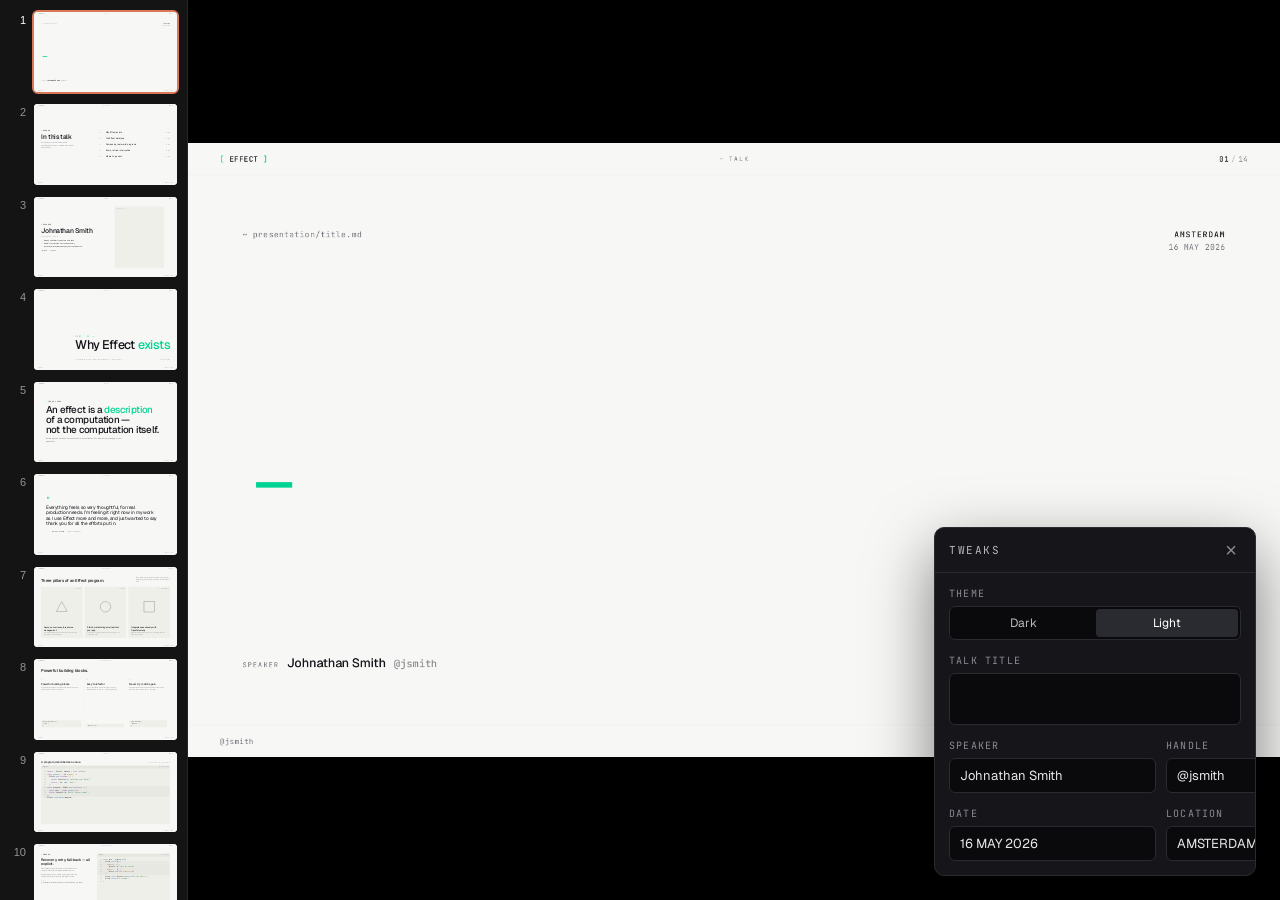
==== Effect Template - Console.html @ 96b39f32 "Light-mode default, brand accent, larger eyebrows; auto-open tweaks panel standalone Co-Authored-By:" ====
<!doctype html>
<html lang="en">
<head>
<meta charset="utf-8" />
<title>Effect Template — Console</title>
<link rel="preconnect" href="https://fonts.googleapis.com">
<link rel="preconnect" href="https://fonts.gstatic.com" crossorigin>
<link href="https://fonts.googleapis.com/css2?family=Geist:wght@300;400;500;600;700&family=JetBrains+Mono:wght@400;500;600&display=swap" rel="stylesheet">
<link rel="stylesheet" href="tweaks.css">
<style>
  /* ---------- TOKENS ---------- */
  html[data-theme="dark"] {
    --bg: #0a0a0b;
    --fg: #ededf0;
    --muted: #7a7a82;
    --muted-2: #4a4a52;
    --hairline: #1f1f24;
    --hairline-2: #2a2a31;
    --panel: #131318;
    --panel-2: #181820;
    --accent: #00D492;
    --accent-dim: rgba(0, 212, 146, 0.18);
    --k: #c79df0;  /* keyword */
    --s: #9bd180;  /* string */
    --c: #5a5a62;  /* comment */
    --t: #e5b85b;  /* type */
    --f: #74b2ef;  /* function */
    --n: #e08c5b;  /* number */
    --hi: rgba(255,255,255,0.04);
  }
  html[data-theme="light"] {
    --bg: #f7f7f5;
    --fg: #14141a;
    --muted: #7a7a82;
    --muted-2: #b6b6bd;
    --hairline: #e3e3df;
    --hairline-2: #d2d2cd;
    --panel: #efefea;
    --panel-2: #e6e6e1;
    --accent: #00D492;
    --accent-dim: rgba(0, 212, 146, 0.12);
    --k: #7a3aa8;
    --s: #2e7d3b;
    --c: #9c9c9f;
    --t: #a86b1a;
    --f: #2b6cb0;
    --n: #b85928;
    --hi: rgba(0,0,0,0.03);
  }
  html, body { margin: 0; padding: 0; background: var(--bg); color: var(--fg); font-family: 'Geist', system-ui, sans-serif; }
  deck-stage:not(:defined) { visibility: hidden; }

  /* ---------- SLIDE BASE ---------- */
  section {
    background: var(--bg);
    color: var(--fg);
    font-family: 'Geist', system-ui, sans-serif;
    font-weight: 400;
    letter-spacing: -0.005em;
    overflow: hidden;
    position: relative;
    box-sizing: border-box;
  }
  .mono { font-family: 'JetBrains Mono', ui-monospace, monospace; }

  /* ---------- CHROME (top + bottom bars) ---------- */
  .chrome-top, .chrome-bot {
    position: absolute;
    left: 0; right: 0;
    height: 56px;
    display: grid;
    grid-template-columns: 1fr auto 1fr;
    align-items: center;
    padding: 0 56px;
    font-family: 'JetBrains Mono', ui-monospace, monospace;
    font-size: 13px;
    color: var(--muted);
    letter-spacing: 0.04em;
  }
  .chrome-top { top: 0; border-bottom: 1px solid var(--hairline); }
  .chrome-bot { bottom: 0; border-top: 1px solid var(--hairline); }
  .chrome-top .ct-l, .chrome-bot .ct-l { justify-self: start; }
  .chrome-top .ct-c, .chrome-bot .ct-c { justify-self: center; }
  .chrome-top .ct-r, .chrome-bot .ct-r { justify-self: end; }

  /* the [EFFECT] mark */
  .brand {
    display: inline-flex;
    align-items: center;
    gap: 8px;
    color: var(--fg);
    font-weight: 500;
  }
  .brand::before { content: "["; color: var(--accent); }
  .brand::after  { content: "]"; color: var(--accent); }

  .pageno b { color: var(--fg); font-weight: 500; }
  .pageno .sep { color: var(--muted-2); padding: 0 4px; }

  .slide-label {
    text-transform: uppercase;
    letter-spacing: 0.16em;
    font-size: 11px;
    white-space: nowrap;
  }
  .chrome-bot .ct-c {
    white-space: nowrap;
    overflow: hidden;
    text-overflow: ellipsis;
    max-width: 720px;
  }
  .chrome-top .ct-c { white-space: nowrap; }
  .slide-label::before {
    content: "~ ";
    color: var(--muted-2);
  }

  /* ---------- INNER CONTENT AREA ---------- */
  .canvas {
    position: absolute;
    top: 56px; bottom: 56px; left: 0; right: 0;
    padding: 72px 96px;
    display: flex;
    flex-direction: column;
  }

  /* eyebrow label */
  .eyebrow {
    font-family: 'JetBrains Mono', ui-monospace, monospace;
    font-size: 20px;
    font-weight: 500;
    letter-spacing: 0.18em;
    text-transform: uppercase;
    color: var(--fg);
    margin-bottom: 32px;
    display: inline-flex;
    align-items: center;
    gap: 14px;
  }
  .eyebrow .dot {
    width: 9px; height: 9px; border-radius: 50%;
    background: var(--accent);
    display: inline-block;
  }

  h1.title {
    font-size: 96px;
    font-weight: 500;
    line-height: 1.02;
    letter-spacing: -0.025em;
    margin: 0;
    text-wrap: pretty;
  }
  h2.title {
    font-size: 72px;
    font-weight: 500;
    line-height: 1.05;
    letter-spacing: -0.022em;
    margin: 0;
    text-wrap: pretty;
  }
  h3.title {
    font-size: 56px;
    font-weight: 500;
    line-height: 1.08;
    letter-spacing: -0.02em;
    margin: 0;
    text-wrap: pretty;
  }

  /* ---------- TITLE SLIDE ---------- */
  .s-title .canvas {
    padding: 96px;
    justify-content: space-between;
  }
  .s-title .t-meta {
    display: flex;
    justify-content: space-between;
    align-items: flex-start;
    font-family: 'JetBrains Mono', ui-monospace, monospace;
    font-size: 14px;
    color: var(--muted);
    letter-spacing: 0.08em;
  }
  .s-title .t-meta .where { text-align: right; }
  .s-title .t-meta .where b { color: var(--fg); font-weight: 500; display: block; text-transform: uppercase; letter-spacing: 0.14em; margin-bottom: 4px; }
  .s-title h1 { font-size: 132px; line-height: 0.98; letter-spacing: -0.03em; max-width: 1500px; }
  .s-title .t-foot {
    display: flex;
    justify-content: space-between;
    align-items: flex-end;
    gap: 48px;
  }
  .s-title .t-by {
    font-family: 'Geist', system-ui, sans-serif;
    font-size: 22px;
    color: var(--fg);
    display: flex;
    align-items: baseline;
    gap: 14px;
  }
  .s-title .t-by .lbl {
    font-family: 'JetBrains Mono', ui-monospace, monospace;
    font-size: 12px;
    letter-spacing: 0.18em;
    text-transform: uppercase;
    color: var(--muted);
  }
  .s-title .t-by .name { font-weight: 500; white-space: nowrap; }
  .s-title .t-by .handle { color: var(--muted); font-family: 'JetBrains Mono', monospace; font-size: 18px; }

  /* prompt cursor accent on title slide */
  .s-title h1::after {
    content: "_";
    color: var(--accent);
    font-family: 'JetBrains Mono', monospace;
    font-weight: 400;
    margin-left: 16px;
    animation: blink 1.4s steps(2) infinite;
  }
  @keyframes blink { 50% { opacity: 0; } }

  /* ---------- AGENDA ---------- */
  .s-agenda .canvas { display: grid; grid-template-columns: 1fr 1.4fr; gap: 96px; align-content: center; }
  .s-agenda .l h2 { font-size: 88px; font-weight: 500; letter-spacing: -0.025em; margin: 0; line-height: 1.0; }
  .s-agenda .l p  { color: var(--muted); margin-top: 24px; font-size: 20px; max-width: 460px; line-height: 1.5; }
  .s-agenda ol { list-style: none; margin: 0; padding: 0; counter-reset: a; display: flex; flex-direction: column; }
  .s-agenda ol li {
    counter-increment: a;
    display: grid;
    grid-template-columns: 64px 1fr auto;
    align-items: center;
    gap: 24px;
    padding: 22px 0;
    border-bottom: 1px solid var(--hairline);
    font-size: 28px;
    font-weight: 400;
  }
  .s-agenda ol li:first-child { border-top: 1px solid var(--hairline); }
  .s-agenda ol li::before {
    content: counter(a, decimal-leading-zero);
    font-family: 'JetBrains Mono', monospace;
    font-size: 14px;
    letter-spacing: 0.12em;
    color: var(--muted);
  }
  .s-agenda ol li .dur {
    font-family: 'JetBrains Mono', monospace;
    font-size: 14px;
    color: var(--muted);
    letter-spacing: 0.08em;
  }

  /* ---------- SPEAKER ---------- */
  .s-speaker .canvas { display: grid; grid-template-columns: 1.1fr 0.9fr; gap: 88px; align-items: center; padding: 72px 96px; }
  .s-speaker .who h2 { font-size: 92px; font-weight: 500; line-height: 0.98; letter-spacing: -0.03em; margin: 0; }
  .s-speaker .who .role { margin-top: 16px; font-family: 'JetBrains Mono', monospace; font-size: 14px; letter-spacing: 0.1em; text-transform: uppercase; color: var(--muted); }
  .s-speaker .who ul { list-style: none; margin: 32px 0 0; padding: 0; display: flex; flex-direction: column; gap: 10px; max-width: 720px; }
  .s-speaker .who ul li { font-size: 20px; line-height: 1.5; display: grid; grid-template-columns: 24px 1fr; align-items: baseline; gap: 8px; color: var(--fg); }
  .s-speaker .who ul li::before { content: "—"; color: var(--accent); }
  .s-speaker .who .links { margin-top: 28px; display: flex; gap: 32px; font-family: 'JetBrains Mono', monospace; font-size: 15px; color: var(--muted); }
  .s-speaker .who .links span b { color: var(--fg); font-weight: 500; margin-left: 8px; }
  .s-speaker .portrait {
    aspect-ratio: 4/5;
    max-height: 820px;
    align-self: center;
    background: var(--panel);
    border: 1px solid var(--hairline-2);
    border-radius: 4px;
    position: relative;
    overflow: hidden;
  }
  .s-speaker .portrait image-slot { width: 100%; height: 100%; display: block; }
  .s-speaker .portrait .corner {
    position: absolute;
    top: 14px; left: 14px;
    font-family: 'JetBrains Mono', monospace;
    font-size: 11px;
    letter-spacing: 0.14em;
    text-transform: uppercase;
    color: var(--muted);
    background: var(--panel);
    padding: 4px 8px;
    border: 1px solid var(--hairline-2);
    border-radius: 3px;
    z-index: 2;
  }

  /* ---------- SECTION DIVIDER ---------- */
  .s-section .canvas { padding: 96px 96px 72px; align-content: end; justify-content: end; display: grid; }
  .s-section .num {
    font-family: 'JetBrains Mono', monospace;
    font-size: 28px;
    letter-spacing: 0.18em;
    color: var(--accent);
  }
  .s-section h2 {
    font-size: 168px;
    font-weight: 500;
    line-height: 1.05;
    letter-spacing: -0.035em;
    margin: 16px 0 64px;
    max-width: 1500px;
    text-wrap: balance;
  }
  .s-section .rule {
    margin-top: 24px;
    display: grid;
    grid-template-columns: 1fr auto;
    align-items: center;
    gap: 24px;
    padding-top: 28px;
    border-top: 1px solid var(--hairline);
    font-family: 'JetBrains Mono', monospace;
    font-size: 14px;
    color: var(--muted);
    letter-spacing: 0.1em;
    text-transform: uppercase;
  }

  /* ---------- BIG STATEMENT ---------- */
  .s-statement .canvas { justify-content: center; align-items: flex-start; padding: 96px 160px; }
  .s-statement h2 {
    font-size: 132px;
    font-weight: 500;
    line-height: 1.0;
    letter-spacing: -0.03em;
    margin: 0;
    max-width: 1600px;
    text-wrap: balance;
  }
  .s-statement h2 em { font-style: normal; color: var(--accent); }
  .s-statement .sub {
    margin-top: 36px;
    font-size: 24px;
    color: var(--muted);
    max-width: 1100px;
    line-height: 1.5;
  }

  /* ---------- QUOTE ---------- */
  .s-quote .canvas { justify-content: center; padding: 96px 160px; }
  .s-quote .open { font-family: 'JetBrains Mono', monospace; font-size: 96px; line-height: 1; color: var(--accent); margin-bottom: 16px; }
  .s-quote blockquote {
    font-size: 64px;
    font-weight: 400;
    line-height: 1.15;
    letter-spacing: -0.02em;
    margin: 0;
    max-width: 1500px;
    text-wrap: pretty;
  }
  .s-quote .cite {
    margin-top: 56px;
    display: flex;
    align-items: center;
    gap: 20px;
    font-family: 'JetBrains Mono', monospace;
    font-size: 16px;
    letter-spacing: 0.08em;
    color: var(--muted);
  }
  .s-quote .cite .who { color: var(--fg); text-transform: uppercase; letter-spacing: 0.14em; }
  .s-quote .cite .bar { width: 56px; height: 1px; background: var(--hairline-2); }

  /* ---------- CONCEPT DIAGRAM (3 boxes) ---------- */
  .s-concept .canvas { padding: 72px 96px; }
  .s-concept .head { display: flex; align-items: flex-end; justify-content: space-between; margin-bottom: 56px; }
  .s-concept h2 { font-size: 56px; font-weight: 500; letter-spacing: -0.02em; max-width: 900px; margin: 0; line-height: 1.05; }
  .s-concept .head p { color: var(--muted); font-size: 18px; max-width: 460px; margin: 0; line-height: 1.5; }
  .s-concept .grid { flex: 1; display: grid; grid-template-columns: repeat(3, 1fr); gap: 32px; }
  .s-concept .cell {
    border: 1px solid var(--hairline-2);
    background: var(--panel);
    border-radius: 6px;
    padding: 36px 32px 32px;
    display: flex;
    flex-direction: column;
    position: relative;
  }
  .s-concept .cell .ix {
    position: absolute;
    top: 18px; right: 18px;
    font-family: 'JetBrains Mono', monospace;
    font-size: 12px;
    color: var(--muted);
    letter-spacing: 0.14em;
  }
  .s-concept .cell .shape {
    width: 100%;
    flex: 1;
    display: grid;
    place-items: center;
    min-height: 240px;
  }
  .s-concept .cell .shape svg { width: 180px; height: 180px; }
  .s-concept .cell .shape svg [stroke] { stroke: var(--fg); }
  .s-concept .cell h3 {
    margin: 24px 0 8px;
    font-size: 28px;
    font-weight: 500;
    letter-spacing: -0.015em;
  }
  .s-concept .cell p { color: var(--muted); font-size: 16px; line-height: 1.55; margin: 0; }

  /* ---------- THREE-COL COMPARISON ---------- */
  .s-compare .canvas { padding: 72px 96px; }
  .s-compare h2 { font-size: 56px; font-weight: 500; letter-spacing: -0.02em; margin: 0 0 48px; max-width: 1200px; line-height: 1.05; }
  .s-compare .cols { display: grid; grid-template-columns: repeat(3, 1fr); gap: 0; flex: 1; }
  .s-compare .col {
    padding: 36px 36px 36px 0;
    border-left: 1px solid var(--hairline);
    padding-left: 32px;
    display: flex;
    flex-direction: column;
  }
  .s-compare .col:first-child { border-left: 0; padding-left: 0; }
  .s-compare .col .num { font-family: 'JetBrains Mono', monospace; font-size: 12px; color: var(--accent); letter-spacing: 0.18em; margin-bottom: 28px; }
  .s-compare .col h3 { font-size: 34px; font-weight: 500; letter-spacing: -0.015em; margin: 0 0 16px; line-height: 1.1; }
  .s-compare .col p { color: var(--muted); font-size: 18px; line-height: 1.55; margin: 0 0 20px; }
  .s-compare .col code {
    margin-top: auto;
    display: block;
    font-family: 'JetBrains Mono', monospace;
    font-size: 14px;
    background: var(--panel);
    border: 1px solid var(--hairline);
    border-radius: 4px;
    padding: 12px 14px;
    color: var(--fg);
    white-space: pre;
    line-height: 1.6;
  }

  /* ---------- CODE BLOCK CORE ---------- */
  .codeblock {
    background: var(--panel);
    border: 1px solid var(--hairline-2);
    border-radius: 6px;
    overflow: hidden;
    display: flex;
    flex-direction: column;
  }
  .codeblock .cbar {
    display: flex;
    align-items: center;
    justify-content: space-between;
    padding: 12px 18px;
    border-bottom: 1px solid var(--hairline);
    font-family: 'JetBrains Mono', monospace;
    font-size: 13px;
    color: var(--muted);
    background: var(--panel-2);
  }
  .codeblock .cbar .file { color: var(--fg); }
  .codeblock .cbar .file .ext { color: var(--muted); }
  .codeblock .cbar .right { display: flex; gap: 14px; color: var(--muted); }
  .codeblock pre {
    margin: 0;
    padding: 22px 0 22px 0;
    font-family: 'JetBrains Mono', monospace;
    font-size: 22px;
    line-height: 1.6;
    overflow: hidden;
    flex: 1;
    counter-reset: ln;
    color: var(--fg);
  }
  .codeblock pre .ln {
    display: grid;
    grid-template-columns: 80px 1fr;
    padding-right: 24px;
  }
  .codeblock pre .ln::before {
    counter-increment: ln;
    content: counter(ln, decimal-leading-zero);
    color: var(--muted-2);
    text-align: right;
    padding-right: 22px;
    user-select: none;
  }
  .codeblock pre .ln.hl { background: var(--hi); }
  .codeblock pre .ln.blank::before { content: ""; }
  .codeblock pre .k { color: var(--k); }
  .codeblock pre .s { color: var(--s); }
  .codeblock pre .c { color: var(--c); font-style: italic; }
  .codeblock pre .t { color: var(--t); }
  .codeblock pre .f { color: var(--f); }
  .codeblock pre .n { color: var(--n); }
  .codeblock pre .p { color: var(--muted); }

  /* ---------- CODE SLIDE (full) ---------- */
  .s-code .canvas { padding: 56px 96px 56px; }
  .s-code .head { display: grid; grid-template-columns: 1fr auto; gap: 48px; align-items: end; margin-bottom: 28px; }
  .s-code .head h3 { font-size: 36px; font-weight: 500; letter-spacing: -0.015em; margin: 0; line-height: 1.15; min-width: 0; }
  .s-code .head .note { color: var(--muted); font-family: 'JetBrains Mono', monospace; font-size: 14px; letter-spacing: 0.06em; white-space: nowrap; }
  .s-code .codeblock { flex: 1; }

  /* ---------- CODE + COMMENTARY ---------- */
  .s-codecom .canvas { padding: 72px 96px; display: grid; grid-template-columns: 1fr 1.4fr; gap: 56px; align-items: stretch; }
  .s-codecom .com h3 { font-size: 48px; font-weight: 500; letter-spacing: -0.02em; line-height: 1.05; margin: 0 0 24px; }
  .s-codecom .com p { color: var(--muted); font-size: 20px; line-height: 1.6; margin: 0 0 16px; max-width: 540px; }
  .s-codecom .com .callout {
    margin-top: 28px;
    border-left: 2px solid var(--accent);
    padding: 4px 0 4px 18px;
    font-family: 'JetBrains Mono', monospace;
    font-size: 15px;
    color: var(--fg);
    line-height: 1.55;
  }
  .s-codecom .com .callout .lbl { display: block; color: var(--accent); font-size: 11px; letter-spacing: 0.18em; text-transform: uppercase; margin-bottom: 6px; }
  .s-codecom .codeblock { height: 100%; }
  .s-codecom .codeblock pre { font-size: 20px; }

  /* ---------- STATS ---------- */
  .s-stats .canvas { padding: 72px 96px; display: grid; grid-template-columns: 1fr 1.1fr; gap: 96px; align-items: center; }
  .s-stats .l h2 { font-size: 64px; font-weight: 500; letter-spacing: -0.02em; line-height: 1.05; margin: 0 0 24px; }
  .s-stats .l p { color: var(--muted); font-size: 20px; line-height: 1.55; max-width: 520px; margin: 0; }
  .s-stats .r { display: grid; grid-template-columns: 1fr 1fr; gap: 24px; }
  .s-stats .stat {
    border: 1px solid var(--hairline-2);
    background: var(--panel);
    border-radius: 6px;
    padding: 32px 32px;
    display: flex;
    flex-direction: column;
    justify-content: space-between;
    min-height: 240px;
  }
  .s-stats .stat .lbl {
    font-family: 'JetBrains Mono', monospace;
    font-size: 12px;
    letter-spacing: 0.16em;
    text-transform: uppercase;
    color: var(--muted);
  }
  .s-stats .stat .v {
    font-size: 108px;
    font-weight: 500;
    letter-spacing: -0.04em;
    line-height: 1;
  }
  .s-stats .stat .v .pre { color: var(--accent); font-family: 'JetBrains Mono', monospace; font-size: 0.5em; vertical-align: super; margin-right: 4px; }
  .s-stats .stat .sub { color: var(--muted); font-size: 14px; font-family: 'JetBrains Mono', monospace; }
  .s-stats .stat.dark { background: var(--fg); color: var(--bg); border-color: var(--fg); }
  .s-stats .stat.dark .lbl, .s-stats .stat.dark .sub { color: var(--bg); opacity: 0.65; }
  .s-stats .stat.dark .v .pre { color: var(--accent); }

  /* ---------- IMAGE FULL-BLEED ---------- */
  .s-image .canvas { padding: 0; top: 56px; bottom: 56px; }
  .s-image image-slot { display: block; width: 100%; height: 100%; }
  .s-image .caption {
    position: absolute;
    bottom: 32px; left: 56px; right: 56px;
    display: flex; justify-content: space-between; align-items: flex-end;
    font-family: 'JetBrains Mono', monospace;
    font-size: 14px;
    color: rgba(255,255,255,0.85);
    letter-spacing: 0.08em;
    text-shadow: 0 1px 8px rgba(0,0,0,0.5);
    z-index: 2;
  }
  .s-image .caption b { color: #fff; font-weight: 500; }

  /* ---------- RESOURCES ---------- */
  .s-resources .canvas { padding: 72px 96px; }
  .s-resources h2 { font-size: 80px; font-weight: 500; letter-spacing: -0.025em; line-height: 1.0; margin: 0 0 56px; }
  .s-resources .list { display: grid; grid-template-columns: 1fr 1fr; gap: 0 96px; }
  .s-resources .item {
    display: grid;
    grid-template-columns: 56px 1fr auto;
    align-items: center;
    gap: 24px;
    padding: 24px 0;
    border-top: 1px solid var(--hairline);
    font-size: 22px;
  }
  .s-resources .item:last-child, .s-resources .item:nth-last-child(2) { border-bottom: 1px solid var(--hairline); }
  .s-resources .item .ix { font-family: 'JetBrains Mono', monospace; font-size: 12px; color: var(--muted); letter-spacing: 0.14em; }
  .s-resources .item .url { font-family: 'JetBrains Mono', monospace; color: var(--accent); font-size: 16px; }
  .s-resources .item .desc { color: var(--muted); font-size: 14px; font-family: 'JetBrains Mono', monospace; letter-spacing: 0.04em; }
  .s-resources .item .ti { font-weight: 500; }

  /* ---------- THANK YOU ---------- */
  .s-thanks .canvas { padding: 96px; display: grid; grid-template-columns: 1.2fr 1fr; gap: 96px; align-items: center; }
  .s-thanks h2 { font-size: 168px; font-weight: 500; letter-spacing: -0.035em; line-height: 1.02; margin: 0; }
  .s-thanks h2 em { font-style: normal; color: var(--accent); }
  .s-thanks .info { display: flex; flex-direction: column; gap: 28px; }
  .s-thanks .info .me { font-size: 36px; font-weight: 500; letter-spacing: -0.015em; }
  .s-thanks .info .me .role { display: block; font-family: 'JetBrains Mono', monospace; font-size: 14px; letter-spacing: 0.12em; text-transform: uppercase; color: var(--muted); margin-top: 8px; font-weight: 400; }
  .s-thanks .links { border-top: 1px solid var(--hairline); padding-top: 28px; display: flex; flex-direction: column; gap: 16px; font-family: 'JetBrains Mono', monospace; font-size: 18px; }
  .s-thanks .links .row { display: grid; grid-template-columns: 110px 1fr; gap: 16px; align-items: baseline; }
  .s-thanks .links .row .lbl { color: var(--muted); font-size: 12px; letter-spacing: 0.16em; text-transform: uppercase; }
  .s-thanks .links .row .val { color: var(--fg); }
  .s-thanks .links .row .val .at { color: var(--accent); }

  /* print: deck-stage handles per-page sizing */
  @media print {
    .codeblock pre .ln.hl { background: rgba(0,0,0,0.04); }
  }
</style>
</head>
<body>
<deck-stage width="1920" height="1080">

  <!-- ============ 1. TITLE ============ -->
  <section class="s-title" data-label="Title">
    <div class="chrome-top">
      <div class="ct-l"><span class="brand">EFFECT</span></div>
      <div class="ct-c slide-label">talk</div>
      <div class="ct-r mono pageno"><b>01</b><span class="sep">/</span>14</div>
    </div>

    <div class="canvas">
      <div class="t-meta">
        <span>~ presentation/title.md</span>
        <span class="where"><b data-tt="talk-loc">AMSTERDAM</b><span data-tt="talk-date">16 MAY 2026</span></span>
      </div>

      <h1 class="title" data-tt="talk-title"></h1>

      <div class="t-foot">
        <div class="t-by">
          <span class="lbl">SPEAKER</span>
          <span class="name" data-tt="speaker-name">Johnathan Smith</span>
          <span class="handle" data-tt="speaker-handle">@jsmith</span>
        </div>
      </div>
    </div>

    <div class="chrome-bot">
      <div class="ct-l mono"><span data-tt="speaker-handle">@jsmith</span></div>
      <div class="ct-c mono" style="text-transform:lowercase" data-tt="talk-title-inline"></div>
      <div class="ct-r mono">effect · 2026</div>
    </div>
  </section>

  <!-- ============ 2. AGENDA ============ -->
  <section class="s-agenda" data-label="Agenda">
    <div class="chrome-top">
      <div class="ct-l"><span class="brand">EFFECT</span></div>
      <div class="ct-c slide-label">In this talk</div>
      <div class="ct-r mono pageno"><b>02</b><span class="sep">/</span>14</div>
    </div>

    <div class="canvas">
      <div class="l">
        <div class="eyebrow"><span class="dot"></span>AGENDA</div>
        <h2>In this talk</h2>
        <p>A whirlwind tour of how Effect models computation as values — what we'll see, in what order, and why.</p>
      </div>
      <ol>
        <li><span>Why Effect exists</span><span class="dur">08 MIN</span></li>
        <li><span>The Effect data type</span><span class="dur">12 MIN</span></li>
        <li><span>Composing real-world programs</span><span class="dur">15 MIN</span></li>
        <li><span>Errors, retries, interruption</span><span class="dur">10 MIN</span></li>
        <li><span>Where to go next</span><span class="dur">05 MIN</span></li>
      </ol>
    </div>

    <div class="chrome-bot">
      <div class="ct-l mono"><span data-tt="speaker-handle">@jsmith</span></div>
      <div class="ct-c mono" style="text-transform:lowercase" data-tt="talk-title-inline"></div>
      <div class="ct-r mono">effect · 2026</div>
    </div>
  </section>

  <!-- ============ 3. SPEAKER ============ -->
  <section class="s-speaker" data-label="Speaker">
    <div class="chrome-top">
      <div class="ct-l"><span class="brand">EFFECT</span></div>
      <div class="ct-c slide-label">whoami</div>
      <div class="ct-r mono pageno"><b>03</b><span class="sep">/</span>14</div>
    </div>

    <div class="canvas">
      <div class="who">
        <div class="eyebrow"><span class="dot"></span>SPEAKER</div>
        <h2 data-tt="speaker-name">Johnathan Smith</h2>
        <div class="role">Staff Engineer · Acme Co.</div>
        <ul>
          <li>Working with Effect in production since 2023.</li>
          <li>Maintains a small open-source helpers library.</li>
          <li>Previously: distributed systems, payments infrastructure.</li>
        </ul>
        <div class="links">
          <span>X<b data-tt="speaker-handle">@jsmith</b></span>
          <span>GH<b data-tt="speaker-handle-bare">jsmith</b></span>
        </div>
      </div>
      <div class="portrait">
        <span class="corner">portrait.jpg</span>
        <image-slot id="speaker-portrait" placeholder="Drop a speaker portrait" shape="rect"></image-slot>
      </div>
    </div>

    <div class="chrome-bot">
      <div class="ct-l mono"><span data-tt="speaker-handle">@jsmith</span></div>
      <div class="ct-c mono" style="text-transform:lowercase" data-tt="talk-title-inline"></div>
      <div class="ct-r mono">effect · 2026</div>
    </div>
  </section>

  <!-- ============ 4. SECTION DIVIDER ============ -->
  <section class="s-section" data-label="Section">
    <div class="chrome-top">
      <div class="ct-l"><span class="brand">EFFECT</span></div>
      <div class="ct-c slide-label">part 01</div>
      <div class="ct-r mono pageno"><b>04</b><span class="sep">/</span>14</div>
    </div>

    <div class="canvas">
      <div>
        <div class="num">PART · 01 ──</div>
        <h2>Why Effect <em style="color:var(--accent);font-style:normal">exists</em></h2>
        <div class="rule">
          <span>The problem with async, errors, and dependencies — taken seriously.</span>
          <span>3 sub-sections</span>
        </div>
      </div>
    </div>

    <div class="chrome-bot">
      <div class="ct-l mono"><span data-tt="speaker-handle">@jsmith</span></div>
      <div class="ct-c mono" style="text-transform:lowercase" data-tt="talk-title-inline"></div>
      <div class="ct-r mono">effect · 2026</div>
    </div>
  </section>

  <!-- ============ 5. BIG STATEMENT ============ -->
  <section class="s-statement" data-label="Statement">
    <div class="chrome-top">
      <div class="ct-l"><span class="brand">EFFECT</span></div>
      <div class="ct-c slide-label">key idea</div>
      <div class="ct-r mono pageno"><b>05</b><span class="sep">/</span>14</div>
    </div>

    <div class="canvas">
      <div class="eyebrow"><span class="dot"></span>THE KEY IDEA</div>
      <h2>An effect is a <em>description</em><br>of a computation —<br>not the computation itself.</h2>
      <p class="sub">Build programs as values. Compose them with confidence. Run them only at the edge of your application.</p>
    </div>

    <div class="chrome-bot">
      <div class="ct-l mono"><span data-tt="speaker-handle">@jsmith</span></div>
      <div class="ct-c mono" style="text-transform:lowercase" data-tt="talk-title-inline"></div>
      <div class="ct-r mono">effect · 2026</div>
    </div>
  </section>

  <!-- ============ 6. QUOTE ============ -->
  <section class="s-quote" data-label="Quote">
    <div class="chrome-top">
      <div class="ct-l"><span class="brand">EFFECT</span></div>
      <div class="ct-c slide-label">field report</div>
      <div class="ct-r mono pageno"><b>06</b><span class="sep">/</span>14</div>
    </div>

    <div class="canvas">
      <div class="open">"</div>
      <blockquote>Everything feels so very thoughtful, for real production needs. I'm feeling it right now in my work as I use Effect more and more, and just wanted to say thank you for all the efforts put in.</blockquote>
      <div class="cite"><span class="bar"></span><span class="who">Discord member</span><span>· EFFECT COMMUNITY</span></div>
    </div>

    <div class="chrome-bot">
      <div class="ct-l mono"><span data-tt="speaker-handle">@jsmith</span></div>
      <div class="ct-c mono" style="text-transform:lowercase" data-tt="talk-title-inline"></div>
      <div class="ct-r mono">effect · 2026</div>
    </div>
  </section>

  <!-- ============ 7. CONCEPT (3 boxes) ============ -->
  <section class="s-concept" data-label="Concept">
    <div class="chrome-top">
      <div class="ct-l"><span class="brand">EFFECT</span></div>
      <div class="ct-c slide-label">three pillars</div>
      <div class="ct-r mono pageno"><b>07</b><span class="sep">/</span>14</div>
    </div>

    <div class="canvas">
      <div class="head">
        <h2>Three pillars of an Effect program.</h2>
        <p>Every effect is parameterised by three type variables — together they describe everything the runtime needs to know.</p>
      </div>
      <div class="grid">
        <div class="cell">
          <span class="ix">A · SUCCESS</span>
          <div class="shape">
            <svg viewBox="0 0 200 200" fill="none" stroke-width="3">
              <polygon points="100,20 180,170 20,170" stroke="currentColor" />
            </svg>
          </div>
          <h3>Async, concurrency, &amp; resource management</h3>
          <p>The value an effect produces if it succeeds. Everything from a parsed JSON to a HTTP response.</p>
        </div>
        <div class="cell">
          <span class="ix">E · FAILURE</span>
          <div class="shape">
            <svg viewBox="0 0 200 200" fill="none" stroke-width="3">
              <circle cx="100" cy="100" r="78" stroke="currentColor" />
            </svg>
          </div>
          <h3>Start by refactoring small parts of your app</h3>
          <p>Typed errors. The compiler tracks every failure channel — no surprises at runtime.</p>
        </div>
        <div class="cell">
          <span class="ix">R · REQUIREMENTS</span>
          <div class="shape">
            <svg viewBox="0 0 200 200" fill="none" stroke-width="3">
              <rect x="22" y="22" width="156" height="156" stroke="currentColor" />
            </svg>
          </div>
          <h3>Integrates seamlessly with OpenTelemetry</h3>
          <p>Dependencies the effect needs to run — provided once, at the edge of your program.</p>
        </div>
      </div>
    </div>

    <div class="chrome-bot">
      <div class="ct-l mono"><span data-tt="speaker-handle">@jsmith</span></div>
      <div class="ct-c mono" style="text-transform:lowercase" data-tt="talk-title-inline"></div>
      <div class="ct-r mono">effect · 2026</div>
    </div>
  </section>

  <!-- ============ 8. THREE-COL COMPARISON ============ -->
  <section class="s-compare" data-label="Compare">
    <div class="chrome-top">
      <div class="ct-l"><span class="brand">EFFECT</span></div>
      <div class="ct-c slide-label">building blocks</div>
      <div class="ct-r mono pageno"><b>08</b><span class="sep">/</span>14</div>
    </div>

    <div class="canvas">
      <h2>Powerful building blocks.</h2>
      <div class="cols">
        <div class="col">
          <div class="num">01</div>
          <h3>Powerful building blocks</h3>
          <p>An ecosystem designed to be composed. Generators, layers, schedules, and streams all interlock.</p>
          <code>Effect.gen(function* () {<br>  yield* …<br>})</code>
        </div>
        <div class="col">
          <div class="num">02</div>
          <h3>Easy to refactor</h3>
          <p>As your application grows, the typed errors and dependencies grow with it — no silent regressions.</p>
          <code>Effect&lt;A, E, R&gt;</code>
        </div>
        <div class="col">
          <div class="num">03</div>
          <h3>Never try / catch again</h3>
          <p>Handle errors with the same expressiveness as success. Recover, retry, fall back, abort — explicitly.</p>
          <code>Effect.catchTags({<br>  NotFound: …<br>})</code>
        </div>
      </div>
    </div>

    <div class="chrome-bot">
      <div class="ct-l mono"><span data-tt="speaker-handle">@jsmith</span></div>
      <div class="ct-c mono" style="text-transform:lowercase" data-tt="talk-title-inline"></div>
      <div class="ct-r mono">effect · 2026</div>
    </div>
  </section>

  <!-- ============ 9. CODE (full) ============ -->
  <section class="s-code" data-label="Code">
    <div class="chrome-top">
      <div class="ct-l"><span class="brand">EFFECT</span></div>
      <div class="ct-c slide-label">example.ts</div>
      <div class="ct-r mono pageno"><b>09</b><span class="sep">/</span>14</div>
    </div>

    <div class="canvas">
      <div class="head">
        <h3>A program, described as a value.</h3>
        <span class="note">// run me with: bun run program.ts</span>
      </div>

      <div class="codeblock">
        <div class="cbar">
          <span class="file">program<span class="ext">.ts</span></span>
          <span class="right"><span>TS</span><span>32 LOC</span><span>UTF-8</span></span>
        </div>
        <pre><span class="ln"><span><span class="k">import</span> <span class="p">{</span> Effect<span class="p">,</span> Console <span class="p">}</span> <span class="k">from</span> <span class="s">"effect"</span></span></span><span class="ln blank"><span></span></span><span class="ln"><span><span class="k">const</span> <span class="f">getUser</span> <span class="p">=</span> <span class="p">(</span>id<span class="p">:</span> <span class="t">number</span><span class="p">)</span> <span class="p">=&gt;</span></span></span><span class="ln"><span>  Effect.<span class="f">gen</span><span class="p">(</span><span class="k">function*</span> <span class="p">()</span> <span class="p">{</span></span></span><span class="ln"><span>    <span class="k">yield*</span> Console.<span class="f">log</span><span class="p">(</span><span class="s">`Fetching user ${id}`</span><span class="p">)</span></span></span><span class="ln"><span>    <span class="k">return</span> <span class="p">{</span> id<span class="p">,</span> <span class="f">name</span><span class="p">:</span> <span class="s">"Ada"</span> <span class="p">}</span></span></span><span class="ln"><span>  <span class="p">})</span></span></span><span class="ln blank"><span></span></span><span class="ln hl"><span><span class="k">const</span> program <span class="p">=</span> Effect.<span class="f">gen</span><span class="p">(</span><span class="k">function*</span> <span class="p">()</span> <span class="p">{</span></span></span><span class="ln hl"><span>  <span class="k">const</span> user <span class="p">=</span> <span class="k">yield*</span> <span class="f">getUser</span><span class="p">(</span><span class="n">42</span><span class="p">)</span></span></span><span class="ln hl"><span>  <span class="k">yield*</span> Console.<span class="f">log</span><span class="p">(</span><span class="s">`Hello, ${user.name}`</span><span class="p">)</span></span></span><span class="ln hl"><span><span class="p">})</span></span></span><span class="ln blank"><span></span></span><span class="ln"><span>Effect.<span class="f">runPromise</span><span class="p">(</span>program<span class="p">)</span></span></span></pre>
      </div>
    </div>

    <div class="chrome-bot">
      <div class="ct-l mono"><span data-tt="speaker-handle">@jsmith</span></div>
      <div class="ct-c mono" style="text-transform:lowercase" data-tt="talk-title-inline"></div>
      <div class="ct-r mono">effect · 2026</div>
    </div>
  </section>

  <!-- ============ 10. CODE + COMMENTARY ============ -->
  <section class="s-codecom" data-label="Code + commentary">
    <div class="chrome-top">
      <div class="ct-l"><span class="brand">EFFECT</span></div>
      <div class="ct-c slide-label">errors as values</div>
      <div class="ct-r mono pageno"><b>10</b><span class="sep">/</span>14</div>
    </div>

    <div class="canvas">
      <div class="com">
        <div class="eyebrow"><span class="dot"></span>ERRORS</div>
        <h3>Recovery, retry, fall-back — all explicit.</h3>
        <p>Effect tracks every failure type in the <span class="mono">E</span> channel. The compiler will not let you forget about <span class="mono">NotFound</span>.</p>
        <p>And because the error path is just another value, you compose it the same way you compose success.</p>
        <div class="callout">
          <span class="lbl">Note</span>
          <span class="mono">catchTags</span> exhaustively matches the discriminated <span class="mono">_tag</span> field.
        </div>
      </div>

      <div class="codeblock">
        <div class="cbar">
          <span class="file">users<span class="ext">.ts</span></span>
          <span class="right"><span>TS</span><span>14 LOC</span></span>
        </div>
        <pre><span class="ln"><span><span class="k">const</span> safe <span class="p">=</span> program.<span class="f">pipe</span><span class="p">(</span></span></span><span class="ln hl"><span>  Effect.<span class="f">catchTags</span><span class="p">({</span></span></span><span class="ln hl"><span>    <span class="t">NotFound</span><span class="p">:</span> <span class="p">()</span> <span class="p">=&gt;</span></span></span><span class="ln hl"><span>      Console.<span class="f">log</span><span class="p">(</span><span class="s">"user not found"</span><span class="p">),</span></span></span><span class="ln hl"><span>    <span class="t">DbError</span><span class="p">:</span>   <span class="p">(</span>e<span class="p">)</span> <span class="p">=&gt;</span></span></span><span class="ln hl"><span>      Effect.<span class="f">fail</span><span class="p">(</span><span class="k">new</span> <span class="t">UserFault</span><span class="p">(</span>e<span class="p">))</span></span></span><span class="ln hl"><span>  <span class="p">}),</span></span></span><span class="ln"><span>  Effect.<span class="f">retry</span><span class="p">(</span>Schedule.<span class="f">exponential</span><span class="p">(</span><span class="s">"100 millis"</span><span class="p">)),</span></span></span><span class="ln"><span>  Effect.<span class="f">timeout</span><span class="p">(</span><span class="s">"3 seconds"</span><span class="p">),</span></span></span><span class="ln"><span><span class="p">)</span></span></span></pre>
      </div>
    </div>

    <div class="chrome-bot">
      <div class="ct-l mono"><span data-tt="speaker-handle">@jsmith</span></div>
      <div class="ct-c mono" style="text-transform:lowercase" data-tt="talk-title-inline"></div>
      <div class="ct-r mono">effect · 2026</div>
    </div>
  </section>

  <!-- ============ 11. STATS ============ -->
  <section class="s-stats" data-label="Stats">
    <div class="chrome-top">
      <div class="ct-l"><span class="brand">EFFECT</span></div>
      <div class="ct-c slide-label">by the numbers</div>
      <div class="ct-r mono pageno"><b>11</b><span class="sep">/</span>14</div>
    </div>

    <div class="canvas">
      <div class="l">
        <div class="eyebrow"><span class="dot"></span>BY THE NUMBERS</div>
        <h2>Effect is a powerful TypeScript library —<br>and a growing community.</h2>
        <p>Adopted by teams shipping payments, billing, scheduling, and AI tooling in production.</p>
      </div>
      <div class="r">
        <div class="stat">
          <span class="lbl">NPM · MONTHLY</span>
          <div class="v"><span class="pre">+</span>2.3<span style="font-size:0.55em;letter-spacing:-0.02em">M</span></div>
          <span class="sub">// downloads · last 30d</span>
        </div>
        <div class="stat dark">
          <span class="lbl">GITHUB · STARS</span>
          <div class="v"><span class="pre">+</span>11<span style="font-size:0.55em;letter-spacing:-0.02em">K</span></div>
          <span class="sub">// effect-ts / effect</span>
        </div>
        <div class="stat dark">
          <span class="lbl">DISCORD · MEMBERS</span>
          <div class="v"><span class="pre">+</span>8<span style="font-size:0.55em;letter-spacing:-0.02em">K</span></div>
          <span class="sub">// active community</span>
        </div>
        <div class="stat">
          <span class="lbl">CONTRIBUTORS</span>
          <div class="v"><span class="pre">+</span>340</div>
          <span class="sub">// across core repos</span>
        </div>
      </div>
    </div>

    <div class="chrome-bot">
      <div class="ct-l mono"><span data-tt="speaker-handle">@jsmith</span></div>
      <div class="ct-c mono" style="text-transform:lowercase" data-tt="talk-title-inline"></div>
      <div class="ct-r mono">effect · 2026</div>
    </div>
  </section>

  <!-- ============ 12. IMAGE FULL-BLEED ============ -->
  <section class="s-image" data-label="Image">
    <div class="chrome-top">
      <div class="ct-l"><span class="brand">EFFECT</span></div>
      <div class="ct-c slide-label">in the wild</div>
      <div class="ct-r mono pageno"><b>12</b><span class="sep">/</span>14</div>
    </div>

    <div class="canvas">
      <image-slot id="image-fullbleed" placeholder="Drop a full-bleed photo or screenshot" shape="rect"></image-slot>
    </div>

    <div class="caption">
      <span>~ FIG. 01 · <b>A workstation, somewhere on the network.</b></span>
      <span>SOURCE / unsplash</span>
    </div>

    <div class="chrome-bot">
      <div class="ct-l mono"><span data-tt="speaker-handle">@jsmith</span></div>
      <div class="ct-c mono" style="text-transform:lowercase" data-tt="talk-title-inline"></div>
      <div class="ct-r mono">effect · 2026</div>
    </div>
  </section>

  <!-- ============ 13. RESOURCES ============ -->
  <section class="s-resources" data-label="Resources">
    <div class="chrome-top">
      <div class="ct-l"><span class="brand">EFFECT</span></div>
      <div class="ct-c slide-label">where to go next</div>
      <div class="ct-r mono pageno"><b>13</b><span class="sep">/</span>14</div>
    </div>

    <div class="canvas">
      <h2>Where to go<br>next.</h2>
      <div class="list">
        <div class="item">
          <span class="ix">01</span>
          <div>
            <div class="ti">Docs &amp; getting started</div>
            <div class="url">effect.website</div>
          </div>
          <span class="desc">START HERE</span>
        </div>
        <div class="item">
          <span class="ix">02</span>
          <div>
            <div class="ti">Source on GitHub</div>
            <div class="url">github.com/Effect-TS/effect</div>
          </div>
          <span class="desc">SOURCE</span>
        </div>
        <div class="item">
          <span class="ix">03</span>
          <div>
            <div class="ti">Effect Days · talks</div>
            <div class="url">youtube.com/@effect-ts</div>
          </div>
          <span class="desc">VIDEOS</span>
        </div>
        <div class="item">
          <span class="ix">04</span>
          <div>
            <div class="ti">Community Discord</div>
            <div class="url">effect.website/discord</div>
          </div>
          <span class="desc">CHAT</span>
        </div>
        <div class="item">
          <span class="ix">05</span>
          <div>
            <div class="ti">Slides &amp; demo code</div>
            <div class="url" data-tt="speaker-handle-bare">jsmith</div>
          </div>
          <span class="desc">REPO</span>
        </div>
        <div class="item">
          <span class="ix">06</span>
          <div>
            <div class="ti">Follow along</div>
            <div class="url" data-tt="speaker-handle">@jsmith</div>
          </div>
          <span class="desc">SOCIAL</span>
        </div>
      </div>
    </div>

    <div class="chrome-bot">
      <div class="ct-l mono"><span data-tt="speaker-handle">@jsmith</span></div>
      <div class="ct-c mono" style="text-transform:lowercase" data-tt="talk-title-inline"></div>
      <div class="ct-r mono">effect · 2026</div>
    </div>
  </section>

  <!-- ============ 14. THANK YOU / Q&A ============ -->
  <section class="s-thanks" data-label="Thank you">
    <div class="chrome-top">
      <div class="ct-l"><span class="brand">EFFECT</span></div>
      <div class="ct-c slide-label">end of talk · questions?</div>
      <div class="ct-r mono pageno"><b>14</b><span class="sep">/</span>14</div>
    </div>

    <div class="canvas">
      <div>
        <div class="eyebrow"><span class="dot"></span>END · Q&amp;A</div>
        <h2>Thank<br>you<em>.</em></h2>
      </div>
      <div class="info">
        <div class="me">
          <span data-tt="speaker-name">Johnathan Smith</span>
          <span class="role">Staff Engineer · Acme Co.</span>
        </div>
        <div class="links">
          <div class="row"><span class="lbl">X</span><span class="val"><span class="at" data-tt="speaker-handle">@jsmith</span></span></div>
          <div class="row"><span class="lbl">GitHub</span><span class="val" data-tt="speaker-handle-bare">jsmith</span></div>
          <div class="row"><span class="lbl">Web</span><span class="val">jsmith.dev</span></div>
          <div class="row"><span class="lbl">Slides</span><span class="val">jsmith.dev/talks</span></div>
        </div>
      </div>
    </div>

    <div class="chrome-bot">
      <div class="ct-l mono"><span data-tt="speaker-handle">@jsmith</span></div>
      <div class="ct-c mono" style="text-transform:lowercase" data-tt="talk-title-inline"></div>
      <div class="ct-r mono">effect · 2026</div>
    </div>
  </section>

</deck-stage>

<script>
  window.__TWEAKS = /*EDITMODE-BEGIN*/{
    "theme": "light",
    "talkTitle": "",
    "speakerName": "Johnathan Smith",
    "speakerHandle": "@jsmith",
    "talkLoc": "AMSTERDAM",
    "talkDate": "16 MAY 2026"
  }/*EDITMODE-END*/;
</script>
<script src="deck-stage.js"></script>
<script src="image-slot.js"></script>
<script src="tweaks.js"></script>
</body>
</html>
---- tweaks.css ----
/* Tweaks panel — minimalist console-style, shared across both decks. */
#tweaks-panel {
  position: fixed;
  right: 24px;
  bottom: 24px;
  width: 320px;
  background: #15151a;
  color: #e8e8ea;
  border: 1px solid #2a2a31;
  border-radius: 10px;
  font-family: 'Geist', system-ui, sans-serif;
  font-size: 13px;
  box-shadow: 0 24px 64px rgba(0,0,0,0.5);
  z-index: 99999;
  display: none;
  overflow: hidden;
}
#tweaks-panel.on { display: block; }

.tp-head {
  display: flex;
  align-items: center;
  justify-content: space-between;
  padding: 12px 14px;
  border-bottom: 1px solid #2a2a31;
}
.tp-title {
  font-family: 'JetBrains Mono', ui-monospace, monospace;
  font-size: 11px;
  letter-spacing: 0.14em;
  text-transform: uppercase;
  color: #b8b8c0;
}
.tp-close {
  background: transparent;
  border: 0;
  color: #8b8b95;
  font-size: 20px;
  line-height: 1;
  cursor: pointer;
  padding: 0 4px;
}
.tp-close:hover { color: #fff; }
.tp-body { padding: 14px; display: flex; flex-direction: column; gap: 14px; }
.tp-row { display: flex; flex-direction: column; gap: 6px; }
.tp-row-2 { display: grid; grid-template-columns: 1fr 1fr; gap: 10px; }
.tp-row-2 > div { display: flex; flex-direction: column; gap: 6px; }
.tp-label {
  font-family: 'JetBrains Mono', ui-monospace, monospace;
  font-size: 10px;
  letter-spacing: 0.12em;
  text-transform: uppercase;
  color: #8b8b95;
}
#tweaks-panel input[type="text"],
#tweaks-panel textarea {
  background: #0a0a0c;
  border: 1px solid #2a2a31;
  color: #e8e8ea;
  padding: 8px 10px;
  border-radius: 6px;
  font-family: 'Geist', system-ui, sans-serif;
  font-size: 13px;
  resize: none;
  outline: none;
}
#tweaks-panel input[type="text"]:focus,
#tweaks-panel textarea:focus {
  border-color: #4a4a55;
}
.tp-seg {
  display: grid;
  grid-template-columns: 1fr 1fr;
  background: #0a0a0c;
  border: 1px solid #2a2a31;
  border-radius: 6px;
  padding: 2px;
  gap: 2px;
}
.tp-seg button {
  background: transparent;
  border: 0;
  color: #b8b8c0;
  font-family: 'Geist', system-ui, sans-serif;
  font-size: 12px;
  padding: 6px 8px;
  border-radius: 4px;
  cursor: pointer;
}
.tp-seg button.on {
  background: #2a2a31;
  color: #fff;
}
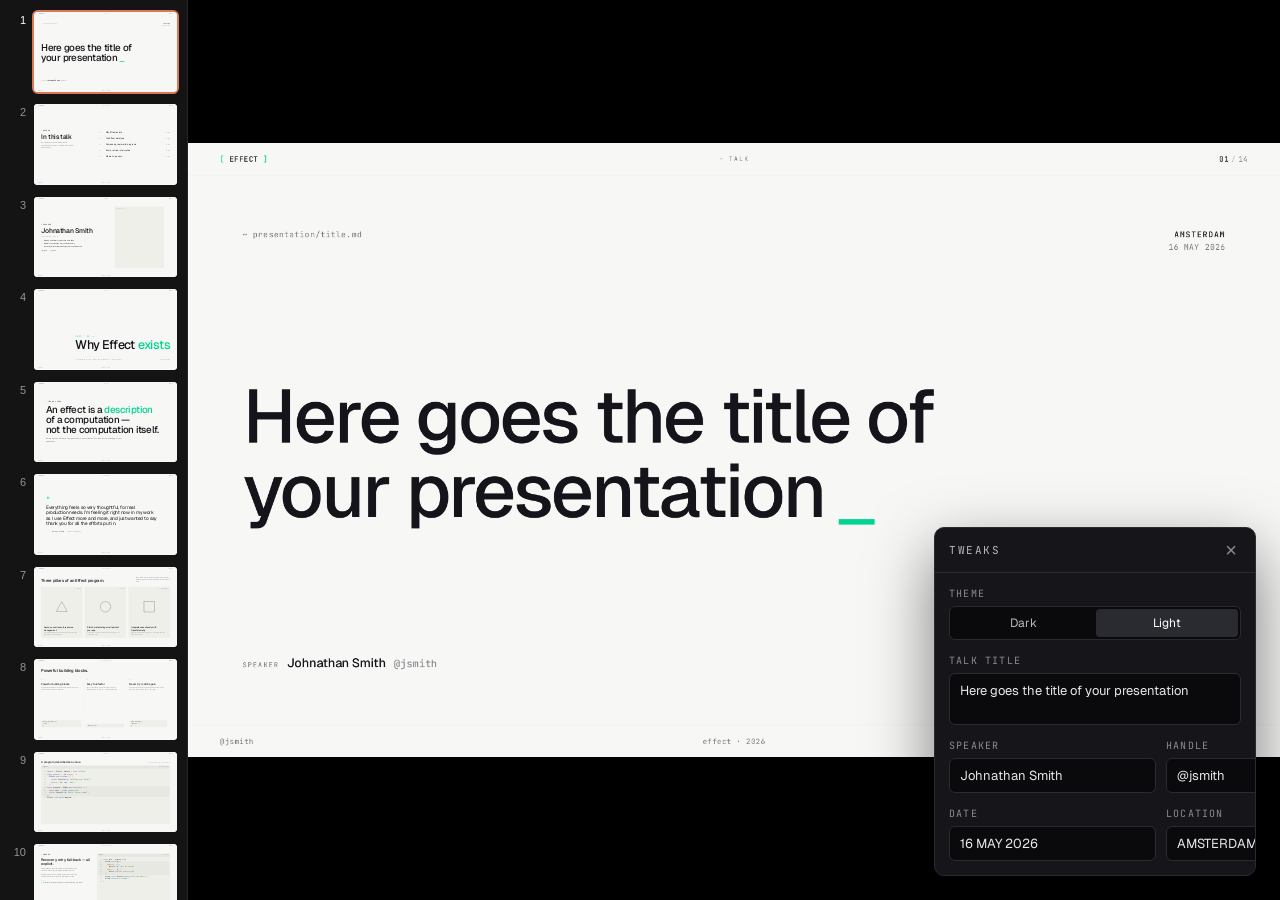
==== commit 594ada31: "Show talk title only on title slide; remove chrome echoes Co-Authored-By: Claude Opus 4.7 (1M contex" ====
--- a/Effect Template - Console.html
+++ b/Effect Template - Console.html
@@ -631,7 +631,6 @@
 
     <div class="chrome-bot">
       <div class="ct-l mono"><span data-tt="speaker-handle">@jsmith</span></div>
-      <div class="ct-c mono" style="text-transform:lowercase" data-tt="talk-title-inline"></div>
       <div class="ct-r mono">effect · 2026</div>
     </div>
   </section>
@@ -661,7 +660,6 @@
 
     <div class="chrome-bot">
       <div class="ct-l mono"><span data-tt="speaker-handle">@jsmith</span></div>
-      <div class="ct-c mono" style="text-transform:lowercase" data-tt="talk-title-inline"></div>
       <div class="ct-r mono">effect · 2026</div>
     </div>
   </section>
@@ -697,7 +695,6 @@
 
     <div class="chrome-bot">
       <div class="ct-l mono"><span data-tt="speaker-handle">@jsmith</span></div>
-      <div class="ct-c mono" style="text-transform:lowercase" data-tt="talk-title-inline"></div>
       <div class="ct-r mono">effect · 2026</div>
     </div>
   </section>
@@ -723,7 +720,6 @@
 
     <div class="chrome-bot">
       <div class="ct-l mono"><span data-tt="speaker-handle">@jsmith</span></div>
-      <div class="ct-c mono" style="text-transform:lowercase" data-tt="talk-title-inline"></div>
       <div class="ct-r mono">effect · 2026</div>
     </div>
   </section>
@@ -744,7 +740,6 @@
 
     <div class="chrome-bot">
       <div class="ct-l mono"><span data-tt="speaker-handle">@jsmith</span></div>
-      <div class="ct-c mono" style="text-transform:lowercase" data-tt="talk-title-inline"></div>
       <div class="ct-r mono">effect · 2026</div>
     </div>
   </section>
@@ -765,7 +760,6 @@
 
     <div class="chrome-bot">
       <div class="ct-l mono"><span data-tt="speaker-handle">@jsmith</span></div>
-      <div class="ct-c mono" style="text-transform:lowercase" data-tt="talk-title-inline"></div>
       <div class="ct-r mono">effect · 2026</div>
     </div>
   </section>
@@ -819,7 +813,6 @@
 
     <div class="chrome-bot">
       <div class="ct-l mono"><span data-tt="speaker-handle">@jsmith</span></div>
-      <div class="ct-c mono" style="text-transform:lowercase" data-tt="talk-title-inline"></div>
       <div class="ct-r mono">effect · 2026</div>
     </div>
   </section>
@@ -858,7 +851,6 @@
 
     <div class="chrome-bot">
       <div class="ct-l mono"><span data-tt="speaker-handle">@jsmith</span></div>
-      <div class="ct-c mono" style="text-transform:lowercase" data-tt="talk-title-inline"></div>
       <div class="ct-r mono">effect · 2026</div>
     </div>
   </section>
@@ -888,7 +880,6 @@
 
     <div class="chrome-bot">
       <div class="ct-l mono"><span data-tt="speaker-handle">@jsmith</span></div>
-      <div class="ct-c mono" style="text-transform:lowercase" data-tt="talk-title-inline"></div>
       <div class="ct-r mono">effect · 2026</div>
     </div>
   </section>
@@ -924,7 +915,6 @@
 
     <div class="chrome-bot">
       <div class="ct-l mono"><span data-tt="speaker-handle">@jsmith</span></div>
-      <div class="ct-c mono" style="text-transform:lowercase" data-tt="talk-title-inline"></div>
       <div class="ct-r mono">effect · 2026</div>
     </div>
   </section>
@@ -969,7 +959,6 @@
 
     <div class="chrome-bot">
       <div class="ct-l mono"><span data-tt="speaker-handle">@jsmith</span></div>
-      <div class="ct-c mono" style="text-transform:lowercase" data-tt="talk-title-inline"></div>
       <div class="ct-r mono">effect · 2026</div>
     </div>
   </section>
@@ -993,7 +982,6 @@
 
     <div class="chrome-bot">
       <div class="ct-l mono"><span data-tt="speaker-handle">@jsmith</span></div>
-      <div class="ct-c mono" style="text-transform:lowercase" data-tt="talk-title-inline"></div>
       <div class="ct-r mono">effect · 2026</div>
     </div>
   </section>
@@ -1062,7 +1050,6 @@
 
     <div class="chrome-bot">
       <div class="ct-l mono"><span data-tt="speaker-handle">@jsmith</span></div>
-      <div class="ct-c mono" style="text-transform:lowercase" data-tt="talk-title-inline"></div>
       <div class="ct-r mono">effect · 2026</div>
     </div>
   </section>
@@ -1096,7 +1083,6 @@
 
     <div class="chrome-bot">
       <div class="ct-l mono"><span data-tt="speaker-handle">@jsmith</span></div>
-      <div class="ct-c mono" style="text-transform:lowercase" data-tt="talk-title-inline"></div>
       <div class="ct-r mono">effect · 2026</div>
     </div>
   </section>
@@ -1106,7 +1092,7 @@
 <script>
   window.__TWEAKS = /*EDITMODE-BEGIN*/{
     "theme": "light",
-    "talkTitle": "",
+    "talkTitle": "Here goes the title of your presentation",
     "speakerName": "Johnathan Smith",
     "speakerHandle": "@jsmith",
     "talkLoc": "AMSTERDAM",
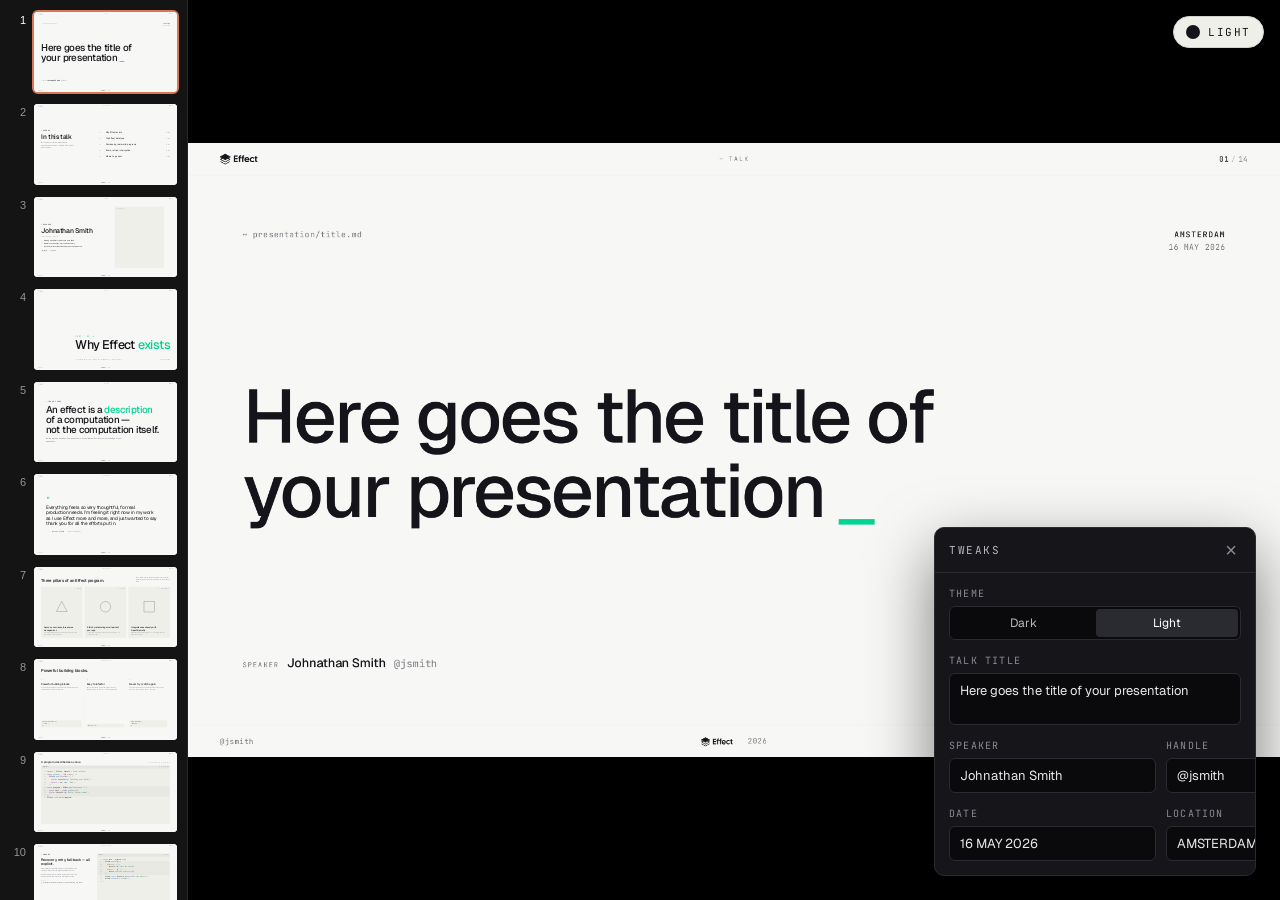
==== commit 56c552a4: "Replace [EFFECT] brand with Effect wordmark SVG (currentColor mask) Co-Authored-By: Claude Opus 4.7 " ====
--- a/Effect Template - Console.html
+++ b/Effect Template - Console.html
@@ -83,16 +83,23 @@
   .chrome-top .ct-c, .chrome-bot .ct-c { justify-self: center; }
   .chrome-top .ct-r, .chrome-bot .ct-r { justify-self: end; }
 
-  /* the [EFFECT] mark */
+  /* Effect wordmark — masked SVG colored by currentColor (theme-aware) */
   .brand {
-    display: inline-flex;
-    align-items: center;
-    gap: 8px;
+    display: inline-block;
+    width: 88px;
+    height: 19px;
+    vertical-align: middle;
     color: var(--fg);
-    font-weight: 500;
-  }
-  .brand::before { content: "["; color: var(--accent); }
-  .brand::after  { content: "]"; color: var(--accent); }
+    background-color: currentColor;
+    -webkit-mask: url(effect-logo.svg) left center / contain no-repeat;
+    mask: url(effect-logo.svg) left center / contain no-repeat;
+    font-size: 0;
+    line-height: 0;
+    text-indent: -9999px;
+    overflow: hidden;
+  }
+  .brand::before, .brand::after { content: none; }
+  .chrome-bot .brand { width: 74px; height: 16px; }
 
   .pageno b { color: var(--fg); font-weight: 500; }
   .pageno .sep { color: var(--muted-2); padding: 0 4px; }
@@ -631,7 +638,7 @@
 
     <div class="chrome-bot">
       <div class="ct-l mono"><span data-tt="speaker-handle">@jsmith</span></div>
-      <div class="ct-r mono">effect · 2026</div>
+      <div class="ct-r mono"><span class="brand"></span> 2026</div>
     </div>
   </section>
 
@@ -660,7 +667,7 @@
 
     <div class="chrome-bot">
       <div class="ct-l mono"><span data-tt="speaker-handle">@jsmith</span></div>
-      <div class="ct-r mono">effect · 2026</div>
+      <div class="ct-r mono"><span class="brand"></span> 2026</div>
     </div>
   </section>
 
@@ -695,7 +702,7 @@
 
     <div class="chrome-bot">
       <div class="ct-l mono"><span data-tt="speaker-handle">@jsmith</span></div>
-      <div class="ct-r mono">effect · 2026</div>
+      <div class="ct-r mono"><span class="brand"></span> 2026</div>
     </div>
   </section>
 
@@ -720,7 +727,7 @@
 
     <div class="chrome-bot">
       <div class="ct-l mono"><span data-tt="speaker-handle">@jsmith</span></div>
-      <div class="ct-r mono">effect · 2026</div>
+      <div class="ct-r mono"><span class="brand"></span> 2026</div>
     </div>
   </section>
 
@@ -740,7 +747,7 @@
 
     <div class="chrome-bot">
       <div class="ct-l mono"><span data-tt="speaker-handle">@jsmith</span></div>
-      <div class="ct-r mono">effect · 2026</div>
+      <div class="ct-r mono"><span class="brand"></span> 2026</div>
     </div>
   </section>
 
@@ -760,7 +767,7 @@
 
     <div class="chrome-bot">
       <div class="ct-l mono"><span data-tt="speaker-handle">@jsmith</span></div>
-      <div class="ct-r mono">effect · 2026</div>
+      <div class="ct-r mono"><span class="brand"></span> 2026</div>
     </div>
   </section>
 
@@ -813,7 +820,7 @@
 
     <div class="chrome-bot">
       <div class="ct-l mono"><span data-tt="speaker-handle">@jsmith</span></div>
-      <div class="ct-r mono">effect · 2026</div>
+      <div class="ct-r mono"><span class="brand"></span> 2026</div>
     </div>
   </section>
 
@@ -851,7 +858,7 @@
 
     <div class="chrome-bot">
       <div class="ct-l mono"><span data-tt="speaker-handle">@jsmith</span></div>
-      <div class="ct-r mono">effect · 2026</div>
+      <div class="ct-r mono"><span class="brand"></span> 2026</div>
     </div>
   </section>
 
@@ -880,7 +887,7 @@
 
     <div class="chrome-bot">
       <div class="ct-l mono"><span data-tt="speaker-handle">@jsmith</span></div>
-      <div class="ct-r mono">effect · 2026</div>
+      <div class="ct-r mono"><span class="brand"></span> 2026</div>
     </div>
   </section>
 
@@ -915,7 +922,7 @@
 
     <div class="chrome-bot">
       <div class="ct-l mono"><span data-tt="speaker-handle">@jsmith</span></div>
-      <div class="ct-r mono">effect · 2026</div>
+      <div class="ct-r mono"><span class="brand"></span> 2026</div>
     </div>
   </section>
 
@@ -959,7 +966,7 @@
 
     <div class="chrome-bot">
       <div class="ct-l mono"><span data-tt="speaker-handle">@jsmith</span></div>
-      <div class="ct-r mono">effect · 2026</div>
+      <div class="ct-r mono"><span class="brand"></span> 2026</div>
     </div>
   </section>
 
@@ -982,7 +989,7 @@
 
     <div class="chrome-bot">
       <div class="ct-l mono"><span data-tt="speaker-handle">@jsmith</span></div>
-      <div class="ct-r mono">effect · 2026</div>
+      <div class="ct-r mono"><span class="brand"></span> 2026</div>
     </div>
   </section>
 
@@ -1050,7 +1057,7 @@
 
     <div class="chrome-bot">
       <div class="ct-l mono"><span data-tt="speaker-handle">@jsmith</span></div>
-      <div class="ct-r mono">effect · 2026</div>
+      <div class="ct-r mono"><span class="brand"></span> 2026</div>
     </div>
   </section>
 
@@ -1083,7 +1090,7 @@
 
     <div class="chrome-bot">
       <div class="ct-l mono"><span data-tt="speaker-handle">@jsmith</span></div>
-      <div class="ct-r mono">effect · 2026</div>
+      <div class="ct-r mono"><span class="brand"></span> 2026</div>
     </div>
   </section>
 
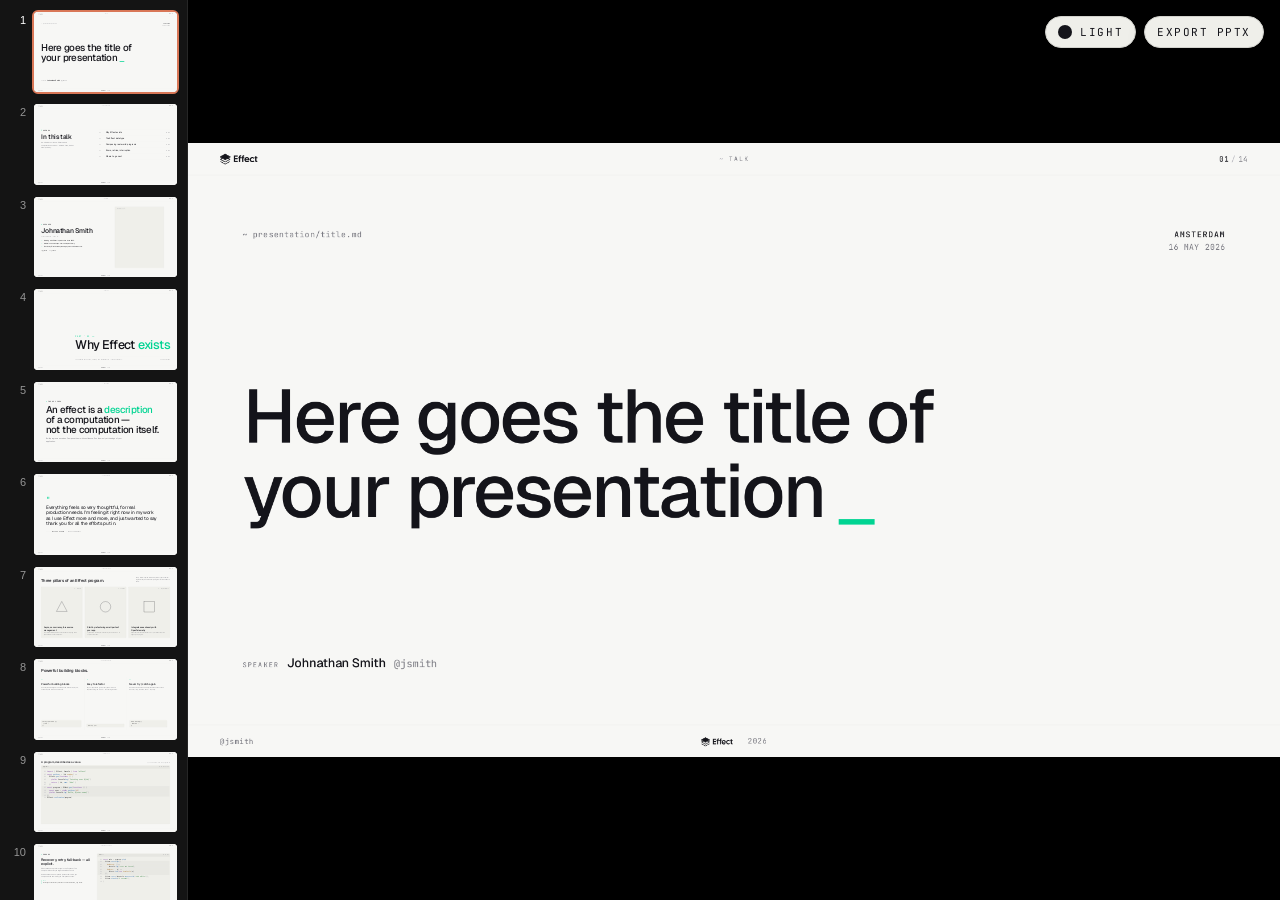
==== commit 7f6aec4e: "Add native PPTX export via PptxGenJS First pass — dedicated builders for title, agenda, speaker, sta" ====
--- a/Effect Template - Console.html
+++ b/Effect Template - Console.html
@@ -1108,6 +1108,7 @@
 </script>
 <script src="deck-stage.js"></script>
 <script src="image-slot.js"></script>
+<script src="export-pptx.js"></script>
 <script src="tweaks.js"></script>
 </body>
 </html>
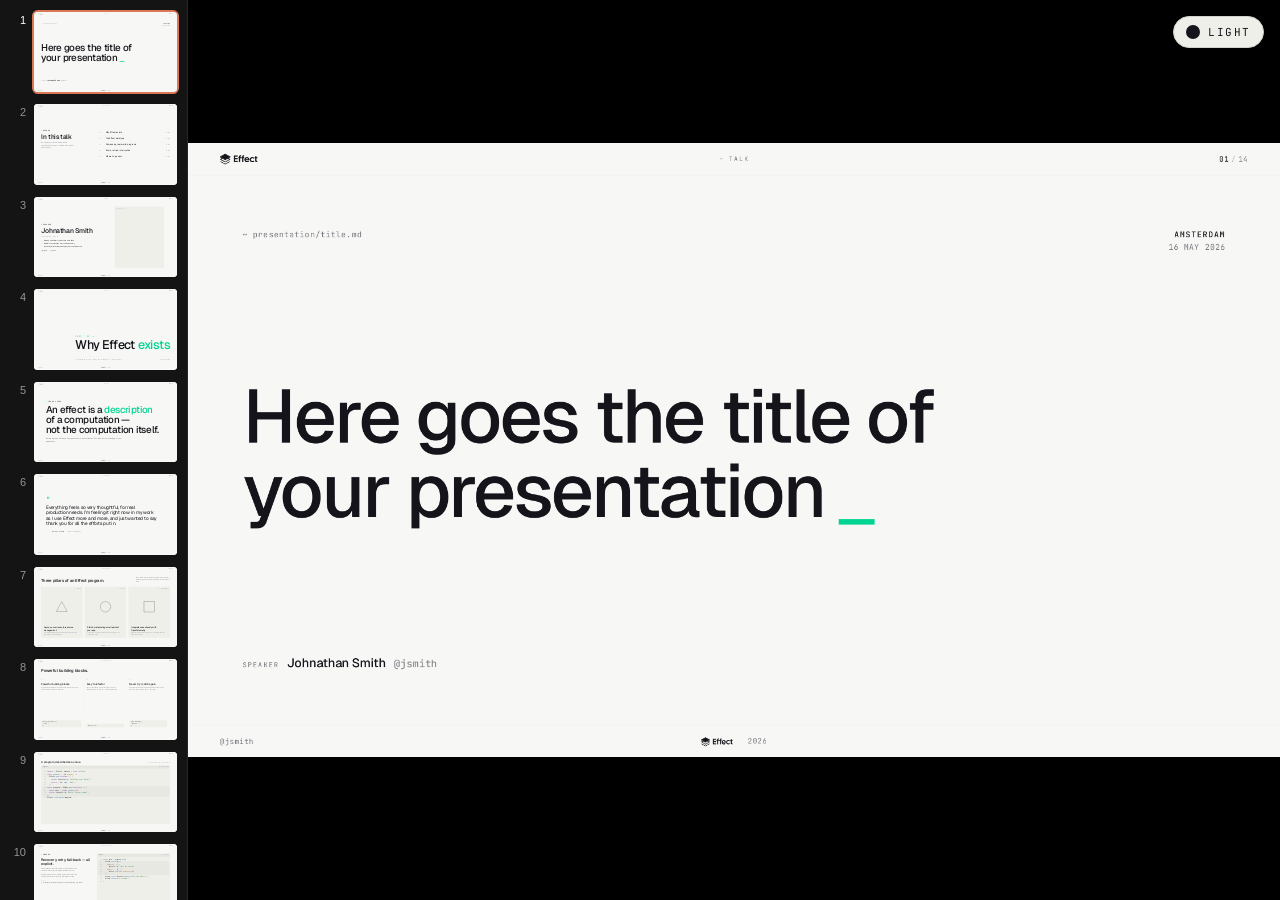
==== commit c7148058: "Remove PPTX export entirely Co-Authored-By: Claude Opus 4.7 (1M context) <noreply@anthropic.com>" ====
--- a/Effect Template - Console.html
+++ b/Effect Template - Console.html
@@ -1108,7 +1108,6 @@
 </script>
 <script src="deck-stage.js"></script>
 <script src="image-slot.js"></script>
-<script src="export-pptx.js"></script>
 <script src="tweaks.js"></script>
 </body>
 </html>
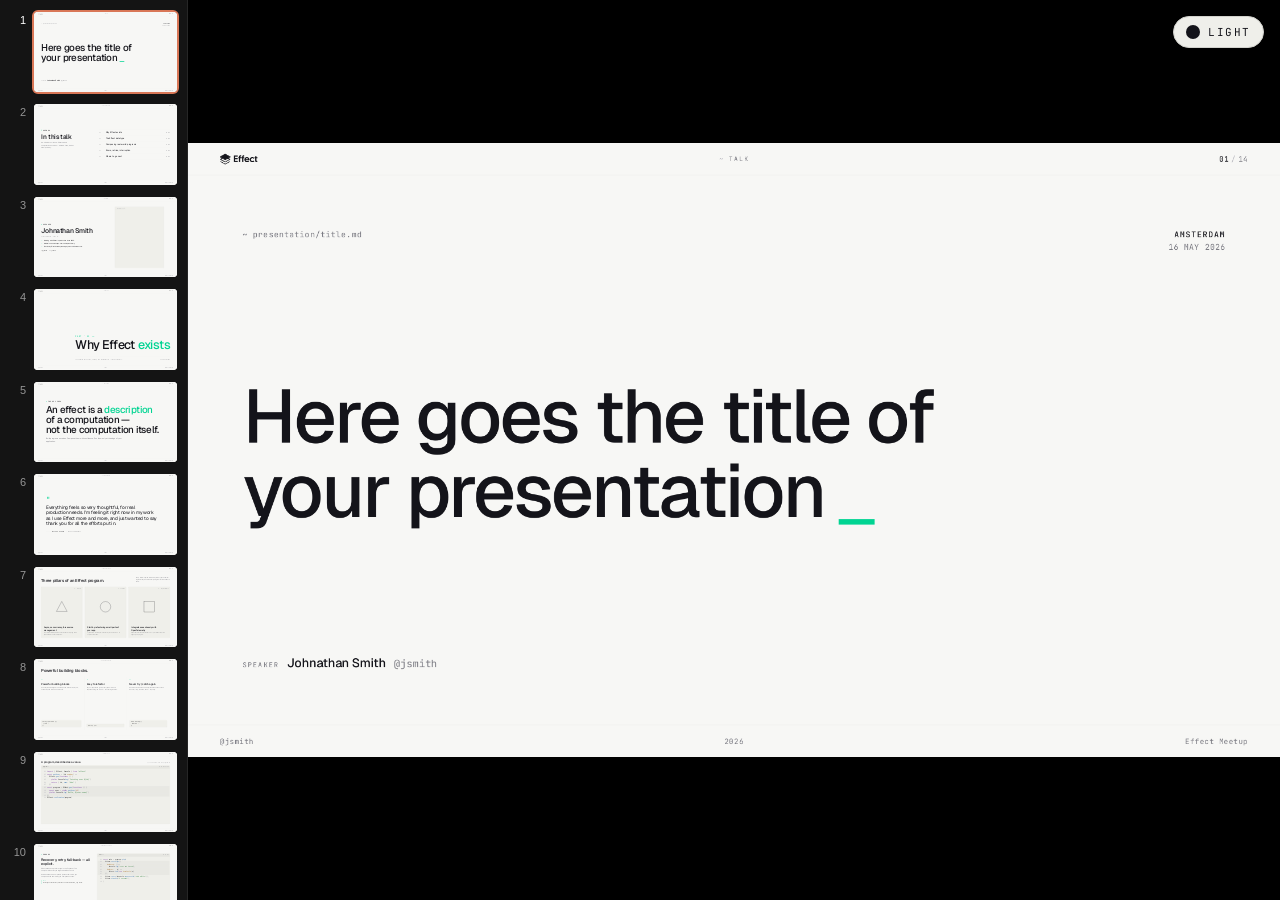
==== commit bbfc81cc: "Console template: drop logo from bottom chrome, add Effect Meetup label Bottom-center now shows the " ====
--- a/Effect Template - Console.html
+++ b/Effect Template - Console.html
@@ -638,7 +638,8 @@
 
     <div class="chrome-bot">
       <div class="ct-l mono"><span data-tt="speaker-handle">@jsmith</span></div>
-      <div class="ct-r mono"><span class="brand"></span> 2026</div>
+      <div class="ct-c mono">2026</div>
+      <div class="ct-r mono">Effect Meetup</div>
     </div>
   </section>
 
@@ -667,7 +668,8 @@
 
     <div class="chrome-bot">
       <div class="ct-l mono"><span data-tt="speaker-handle">@jsmith</span></div>
-      <div class="ct-r mono"><span class="brand"></span> 2026</div>
+      <div class="ct-c mono">2026</div>
+      <div class="ct-r mono">Effect Meetup</div>
     </div>
   </section>
 
@@ -702,7 +704,8 @@
 
     <div class="chrome-bot">
       <div class="ct-l mono"><span data-tt="speaker-handle">@jsmith</span></div>
-      <div class="ct-r mono"><span class="brand"></span> 2026</div>
+      <div class="ct-c mono">2026</div>
+      <div class="ct-r mono">Effect Meetup</div>
     </div>
   </section>
 
@@ -727,7 +730,8 @@
 
     <div class="chrome-bot">
       <div class="ct-l mono"><span data-tt="speaker-handle">@jsmith</span></div>
-      <div class="ct-r mono"><span class="brand"></span> 2026</div>
+      <div class="ct-c mono">2026</div>
+      <div class="ct-r mono">Effect Meetup</div>
     </div>
   </section>
 
@@ -747,7 +751,8 @@
 
     <div class="chrome-bot">
       <div class="ct-l mono"><span data-tt="speaker-handle">@jsmith</span></div>
-      <div class="ct-r mono"><span class="brand"></span> 2026</div>
+      <div class="ct-c mono">2026</div>
+      <div class="ct-r mono">Effect Meetup</div>
     </div>
   </section>
 
@@ -767,7 +772,8 @@
 
     <div class="chrome-bot">
       <div class="ct-l mono"><span data-tt="speaker-handle">@jsmith</span></div>
-      <div class="ct-r mono"><span class="brand"></span> 2026</div>
+      <div class="ct-c mono">2026</div>
+      <div class="ct-r mono">Effect Meetup</div>
     </div>
   </section>
 
@@ -820,7 +826,8 @@
 
     <div class="chrome-bot">
       <div class="ct-l mono"><span data-tt="speaker-handle">@jsmith</span></div>
-      <div class="ct-r mono"><span class="brand"></span> 2026</div>
+      <div class="ct-c mono">2026</div>
+      <div class="ct-r mono">Effect Meetup</div>
     </div>
   </section>
 
@@ -858,7 +865,8 @@
 
     <div class="chrome-bot">
       <div class="ct-l mono"><span data-tt="speaker-handle">@jsmith</span></div>
-      <div class="ct-r mono"><span class="brand"></span> 2026</div>
+      <div class="ct-c mono">2026</div>
+      <div class="ct-r mono">Effect Meetup</div>
     </div>
   </section>
 
@@ -887,7 +895,8 @@
 
     <div class="chrome-bot">
       <div class="ct-l mono"><span data-tt="speaker-handle">@jsmith</span></div>
-      <div class="ct-r mono"><span class="brand"></span> 2026</div>
+      <div class="ct-c mono">2026</div>
+      <div class="ct-r mono">Effect Meetup</div>
     </div>
   </section>
 
@@ -922,7 +931,8 @@
 
     <div class="chrome-bot">
       <div class="ct-l mono"><span data-tt="speaker-handle">@jsmith</span></div>
-      <div class="ct-r mono"><span class="brand"></span> 2026</div>
+      <div class="ct-c mono">2026</div>
+      <div class="ct-r mono">Effect Meetup</div>
     </div>
   </section>
 
@@ -966,7 +976,8 @@
 
     <div class="chrome-bot">
       <div class="ct-l mono"><span data-tt="speaker-handle">@jsmith</span></div>
-      <div class="ct-r mono"><span class="brand"></span> 2026</div>
+      <div class="ct-c mono">2026</div>
+      <div class="ct-r mono">Effect Meetup</div>
     </div>
   </section>
 
@@ -989,7 +1000,8 @@
 
     <div class="chrome-bot">
       <div class="ct-l mono"><span data-tt="speaker-handle">@jsmith</span></div>
-      <div class="ct-r mono"><span class="brand"></span> 2026</div>
+      <div class="ct-c mono">2026</div>
+      <div class="ct-r mono">Effect Meetup</div>
     </div>
   </section>
 
@@ -1057,7 +1069,8 @@
 
     <div class="chrome-bot">
       <div class="ct-l mono"><span data-tt="speaker-handle">@jsmith</span></div>
-      <div class="ct-r mono"><span class="brand"></span> 2026</div>
+      <div class="ct-c mono">2026</div>
+      <div class="ct-r mono">Effect Meetup</div>
     </div>
   </section>
 
@@ -1090,7 +1103,8 @@
 
     <div class="chrome-bot">
       <div class="ct-l mono"><span data-tt="speaker-handle">@jsmith</span></div>
-      <div class="ct-r mono"><span class="brand"></span> 2026</div>
+      <div class="ct-c mono">2026</div>
+      <div class="ct-r mono">Effect Meetup</div>
     </div>
   </section>
 
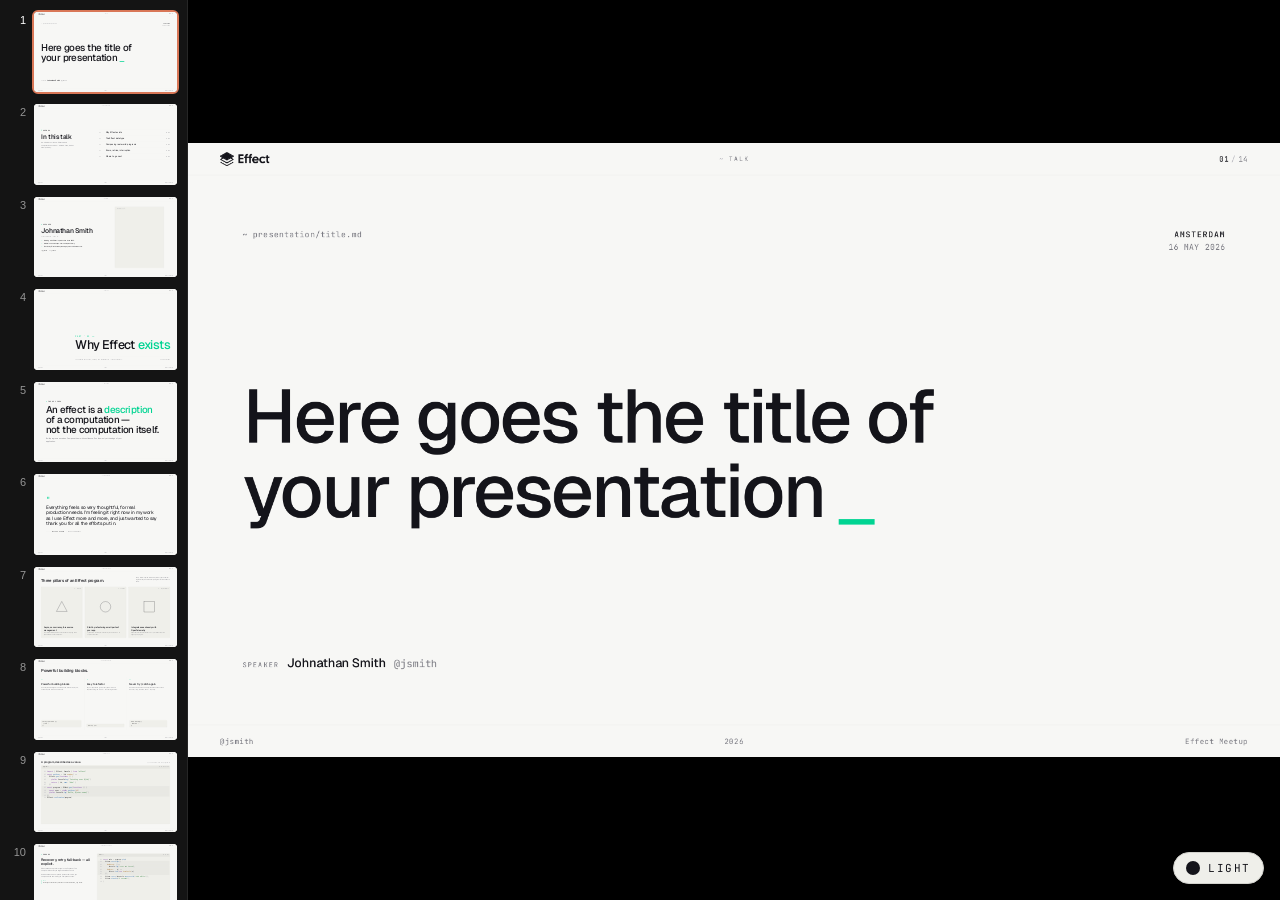
==== commit ea920949: "Move theme toggle to bottom-right; bump logo size on both templates Co-Authored-By: Claude Opus 4.7 " ====
--- a/Effect Template - Console.html
+++ b/Effect Template - Console.html
@@ -86,8 +86,8 @@
   /* Effect wordmark — masked SVG colored by currentColor (theme-aware) */
   .brand {
     display: inline-block;
-    width: 88px;
-    height: 19px;
+    width: 116px;
+    height: 25px;
     vertical-align: middle;
     color: var(--fg);
     background-color: currentColor;
@@ -99,7 +99,6 @@
     overflow: hidden;
   }
   .brand::before, .brand::after { content: none; }
-  .chrome-bot .brand { width: 74px; height: 16px; }
 
   .pageno b { color: var(--fg); font-weight: 500; }
   .pageno .sep { color: var(--muted-2); padding: 0 4px; }
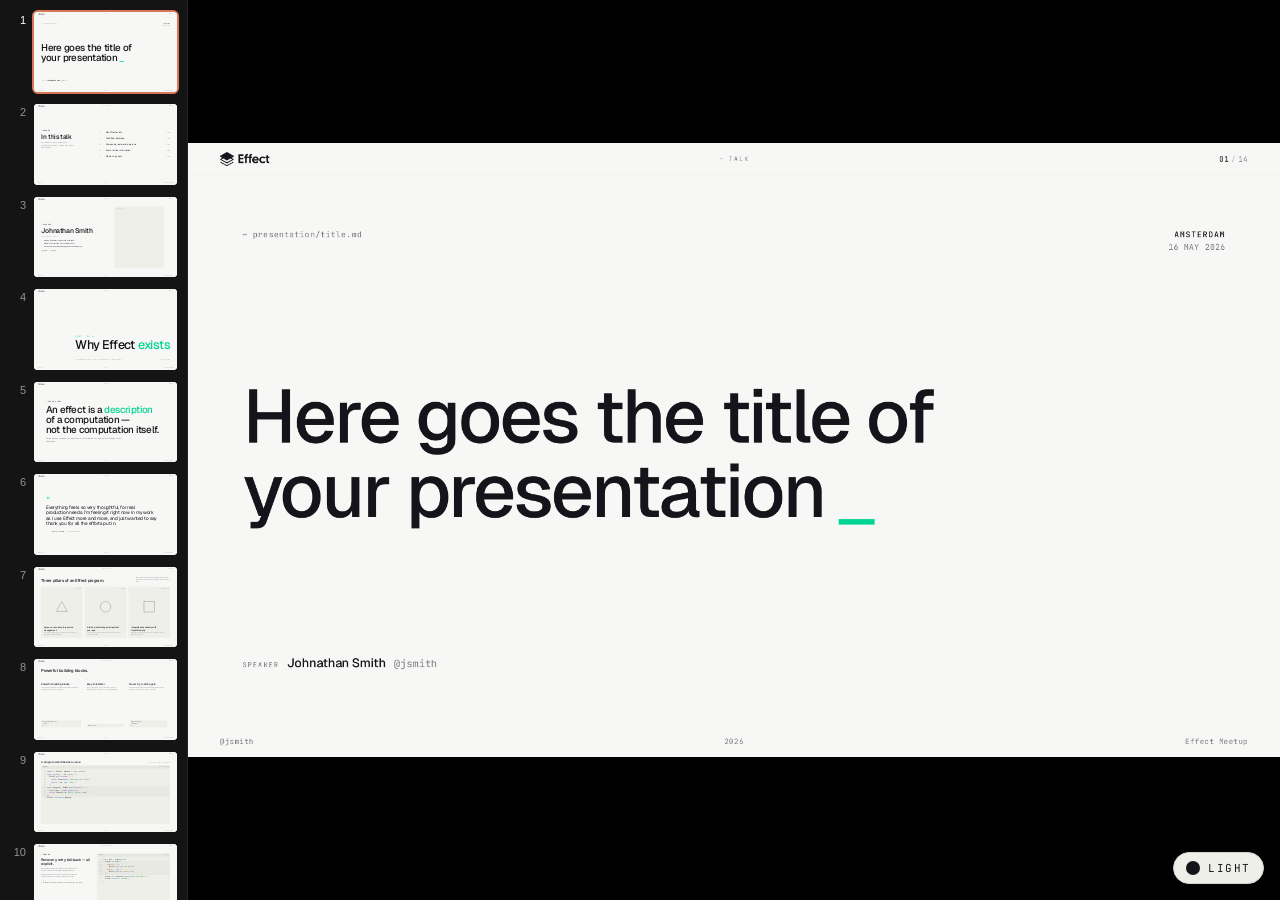
==== commit 6f1fbd1a: "Slide 12 (Image): fix light-mode contrast on caption and Manual chrome The full-bleed image slide ha" ====
--- a/Effect Template - Console.html
+++ b/Effect Template - Console.html
@@ -568,6 +568,11 @@
     z-index: 2;
   }
   .s-image .caption b { color: #fff; font-weight: 500; }
+  html[data-theme="light"] .s-image .caption {
+    color: rgba(20,20,26,0.9);
+    text-shadow: 0 1px 8px rgba(255,255,255,0.7);
+  }
+  html[data-theme="light"] .s-image .caption b { color: #14141A; }
 
   /* ---------- RESOURCES ---------- */
   .s-resources .canvas { padding: 72px 96px; }
